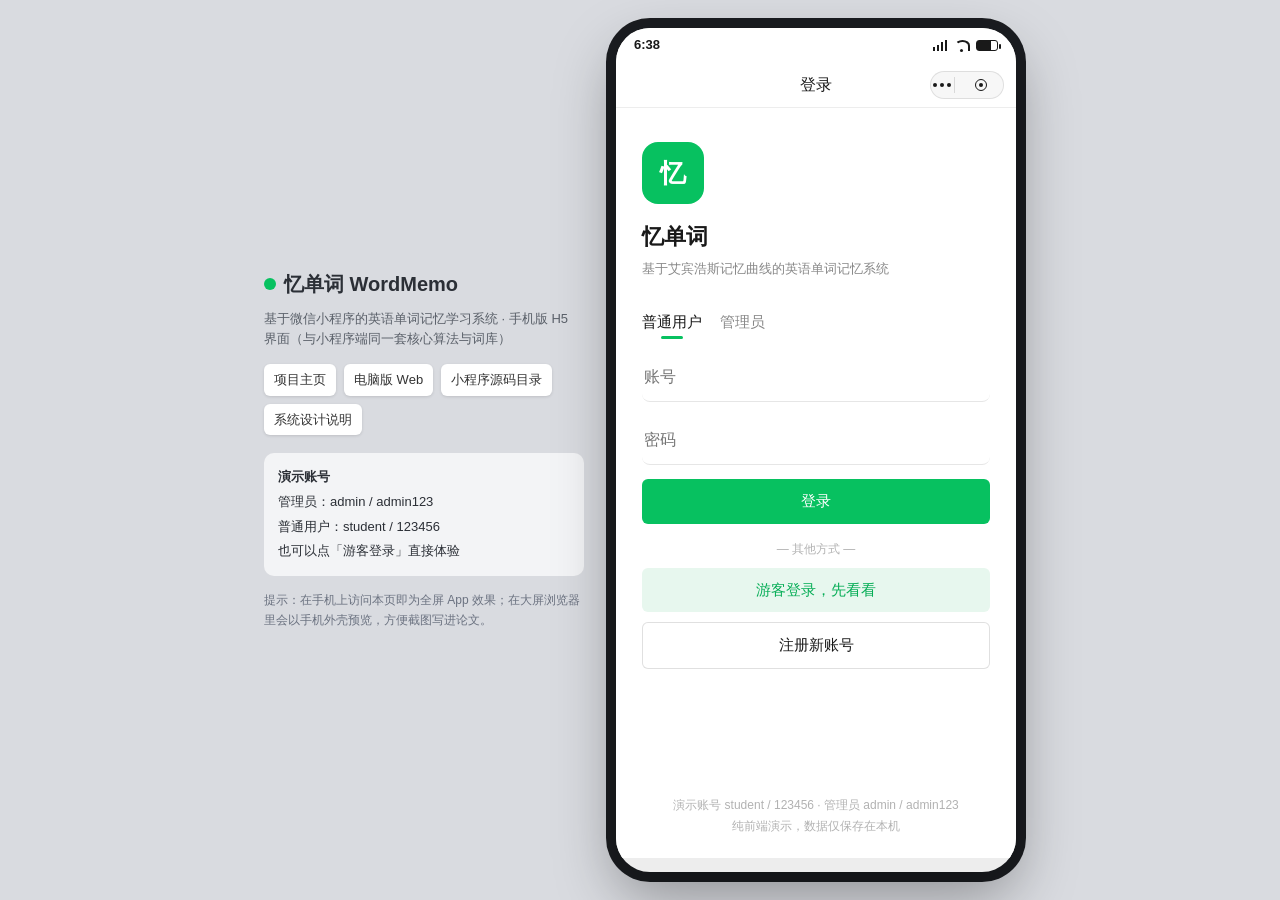
==== m/index.html @ ea8163a4 "feat: 忆单词——微信小程序英语单词记忆系统三端实现 以艾宾浩斯间隔重复为调度核心的纯静态词记忆系统。内核（Store/SRS/Auth/Repo/Quiz/Stats/CMS/Catalog）以" ====
<!DOCTYPE html>
<html lang="zh-CN">
<head>
<meta charset="utf-8" />
<meta name="viewport" content="width=device-width,initial-scale=1,maximum-scale=1,viewport-fit=cover" />
<meta name="theme-color" content="#07c160" />
<title>忆单词 · 手机版（微信小程序风格）</title>
<link rel="stylesheet" href="styles.css" />
</head>
<body>
<div class="stage">
  <aside class="stage-side">
    <div class="side-brand"><span class="dot"></span>忆单词 WordMemo</div>
    <p class="side-desc">基于微信小程序的英语单词记忆学习系统 · 手机版 H5 界面（与小程序端同一套核心算法与词库）</p>
    <nav class="side-links">
      <a href="../index.html">项目主页</a>
      <a href="../web/index.html">电脑版 Web</a>
      <a href="../miniprogram/" rel="nofollow">小程序源码目录</a>
      <a href="../docs/系统设计说明.md">系统设计说明</a>
    </nav>
    <div class="side-accounts">
      <b>演示账号</b>
      <div>管理员：admin / admin123</div>
      <div>普通用户：student / 123456</div>
      <div>也可以点「游客登录」直接体验</div>
    </div>
    <div class="side-note">提示：在手机上访问本页即为全屏 App 效果；在大屏浏览器里会以手机外壳预览，方便截图写进论文。</div>
  </aside>

  <div class="phone">
    <div class="statusbar">
      <span id="sb-time">9:41</span>
      <span class="sb-right">
        <i class="sig"></i><i class="wifi"></i><i class="bat"></i>
      </span>
    </div>

    <header class="navbar" id="navbar">
      <button class="nav-back" id="nav-back" hidden>&lt;</button>
      <h1 id="nav-title">忆单词</h1>
      <span class="capsule"><i class="cap-dot"></i><i class="cap-line"></i><i class="cap-sep"></i><i class="cap-circle"></i></span>
    </header>

    <main class="viewport" id="page"></main>

    <nav class="tabbar" id="tabbar" hidden></nav>

    <div class="layer" id="modal" hidden></div>
    <div class="sheet" id="sheet" hidden></div>
    <div class="toast" id="toast" hidden></div>
  </div>
</div>

<script src="../assets/wordbank.js"></script>
<script src="../assets/core.js"></script>
<script src="app.js"></script>
</body>
</html>
---- m/styles.css ----
/* 忆单词 · 手机版（微信小程序视觉规范） */
:root {
  --green: #07c160;
  --green-d: #06ad56;
  --bg: #ededed;
  --card: #ffffff;
  --line: rgba(0, 0, 0, .07);
  --tx: #191919;
  --tx2: #888888;
  --tx3: #b2b2b2;
  --red: #fa5151;
  --blue: #10aeff;
  --yellow: #ffc300;
  --radius: 12px;
}
* { box-sizing: border-box; -webkit-tap-highlight-color: transparent; }
html, body { margin: 0; height: 100%; }
body {
  font: 15px/1.5 -apple-system, "PingFang SC", "Helvetica Neue", "Microsoft YaHei", sans-serif;
  color: var(--tx);
  background: #d9dbe0;
}
button { font: inherit; color: inherit; border: 0; background: none; cursor: pointer; }
input, textarea, select { font: inherit; color: inherit; }
a { color: var(--green-d); text-decoration: none; }
[hidden] { display: none !important; }

/* ------------------------------------------------------------------ stage */
.stage {
  min-height: 100%;
  display: flex;
  align-items: center;
  justify-content: center;
  gap: 32px;
  padding: 28px;
}
.stage-side { width: 320px; color: #2b2f36; }
.side-brand { font-size: 20px; font-weight: 600; display: flex; align-items: center; gap: 8px; }
.side-brand .dot { width: 12px; height: 12px; border-radius: 50%; background: var(--green); }
.side-desc { color: #5a6069; font-size: 13px; margin: 10px 0 16px; }
.side-links { display: flex; flex-wrap: wrap; gap: 8px; }
.side-links a { background: #fff; border-radius: 6px; padding: 6px 10px; font-size: 13px; color: #333; box-shadow: 0 1px 3px rgba(0, 0, 0, .12); }
.side-links a:hover { color: var(--green-d); }
.side-accounts { margin-top: 18px; background: rgba(255, 255, 255, .7); border-radius: 10px; padding: 12px 14px; font-size: 13px; line-height: 1.9; }
.side-note { margin-top: 14px; font-size: 12px; color: #6b7280; line-height: 1.7; }

/* ------------------------------------------------------------------ phone */
.phone {
  position: relative;
  width: 400px;
  height: min(860px, calc(100vh - 56px));
  background: var(--bg);
  border-radius: 34px;
  overflow: hidden;
  box-shadow: 0 24px 60px rgba(0, 0, 0, .35), 0 0 0 10px #1b1d21;
  display: flex;
  flex-direction: column;
}
.statusbar {
  height: 34px; flex: none;
  display: flex; align-items: center; justify-content: space-between;
  padding: 0 18px; font-size: 13px; font-weight: 600; color: #191919;
  background: #fff;
}
.sb-right { display: flex; align-items: center; gap: 6px; }
.sig { width: 16px; height: 11px; background: linear-gradient(90deg, #191919 2px, transparent 2px) 0 7px/2px 4px no-repeat, linear-gradient(90deg, #191919 2px, transparent 2px) 4px 5px/2px 6px no-repeat, linear-gradient(90deg, #191919 2px, transparent 2px) 8px 2px/2px 9px no-repeat, linear-gradient(90deg, #191919 2px, transparent 2px) 12px 0/2px 11px no-repeat; }
.wifi { width: 15px; height: 11px; border-radius: 50% 50% 0 0; border: 2px solid #191919; border-bottom: 0; border-left-color: transparent; position: relative; }
.wifi::after { content: ''; position: absolute; left: 3px; bottom: -1px; width: 3px; height: 3px; border-radius: 50%; background: #191919; }
.bat { width: 22px; height: 11px; border: 1.5px solid #191919; border-radius: 3px; background: linear-gradient(90deg, #191919 72%, transparent 72%); position: relative; }
.bat::after { content: ''; position: absolute; right: -4px; top: 3px; width: 2px; height: 5px; border-radius: 1px; background: #191919; }

.navbar {
  flex: none; height: 46px; background: #fff;
  display: flex; align-items: center; justify-content: center; position: relative;
  border-bottom: 1px solid var(--line);
}
.navbar h1 { margin: 0; font-size: 16px; font-weight: 500; max-width: 210px; overflow: hidden; white-space: nowrap; text-overflow: ellipsis; }
.nav-back { position: absolute; left: 12px; font-size: 18px; color: #191919; padding: 6px 10px; }
.capsule { position: absolute; right: 12px; width: 74px; height: 28px; border: 1px solid rgba(0, 0, 0, .1); border-radius: 14px; display: flex; align-items: center; justify-content: center; gap: 10px; background: rgba(0, 0, 0, .03); }
.cap-dot { width: 4px; height: 4px; border-radius: 50%; background: #191919; box-shadow: -7px 0 0 #191919, 7px 0 0 #191919; margin-left: -7px; }
.cap-line { width: 1px; height: 16px; background: rgba(0, 0, 0, .12); }
.cap-circle { width: 12px; height: 12px; border: 1.6px solid #191919; border-radius: 50%; position: relative; }
.cap-circle::after { content: ''; position: absolute; inset: 3px; border-radius: 50%; background: #191919; }

.viewport { flex: 1; overflow-y: auto; overscroll-behavior: contain; -webkit-overflow-scrolling: touch; padding-bottom: 14px; }
.tabbar {
  flex: none; height: 54px; background: #f7f7f7; border-top: 1px solid var(--line);
  display: grid; grid-template-columns: repeat(5, 1fr);
}
.tabbar button { display: flex; flex-direction: column; align-items: center; justify-content: center; gap: 3px; font-size: 10px; color: #888; position: relative; }
.tabbar button.on { color: var(--green); }
.tabbar svg { width: 22px; height: 22px; }
.tabbar .badge { position: absolute; top: 4px; right: 26%; min-width: 16px; height: 16px; padding: 0 4px; border-radius: 8px; background: var(--red); color: #fff; font-size: 10px; line-height: 16px; text-align: center; }

/* ------------------------------------------------------------ mobile full */
@media (max-width: 620px) {
  .stage { padding: 0; gap: 0; }
  .stage-side { display: none; }
  .phone { width: 100%; height: 100vh; height: 100dvh; border-radius: 0; box-shadow: none; }
}

/* ----------------------------------------------------------------- blocks */
.page { animation: fadein .18s ease; }
@keyframes fadein { from { opacity: 0; transform: translateY(6px); } to { opacity: 1; } }

.cell-group { background: #fff; margin: 10px 0; }
.cell { display: flex; align-items: center; gap: 10px; padding: 13px 16px; min-height: 48px; position: relative; }
.cell + .cell::before { content: ''; position: absolute; top: 0; left: 16px; right: 0; height: 1px; background: var(--line); }
.cell .ico { width: 26px; height: 26px; border-radius: 7px; flex: none; display: flex; align-items: center; justify-content: center; color: #fff; font-size: 13px; font-weight: 600; }
.cell .bd { flex: 1; min-width: 0; }
.cell .bd b { display: block; font-weight: 400; }
.cell .bd small { display: block; color: var(--tx2); font-size: 12px; margin-top: 2px; }
.cell .ft { color: var(--tx2); font-size: 13px; display: flex; align-items: center; gap: 4px; flex: none; }
.cell .ft::after { content: ''; width: 7px; height: 7px; border-right: 1.6px solid #c8c8c8; border-top: 1.6px solid #c8c8c8; transform: rotate(45deg); }
.cell.tap:active { background: #f2f2f2; }
.cell.noarrow .ft::after { display: none; }
.group-title { padding: 14px 16px 6px; font-size: 13px; color: var(--tx2); }

.card { background: #fff; border-radius: var(--radius); margin: 10px 12px; padding: 14px 16px; }
.card h3 { margin: 0 0 8px; font-size: 15px; font-weight: 500; }
.banner { margin: 10px 12px; border-radius: var(--radius); padding: 14px 16px; background: linear-gradient(135deg, #07c160, #10aeff); color: #fff; }
.banner small { opacity: .85; font-size: 12px; }
.banner b { display: block; font-size: 18px; margin-bottom: 2px; }

.btn { display: inline-flex; align-items: center; justify-content: center; gap: 6px; background: var(--green); color: #fff; border-radius: 6px; padding: 11px 16px; font-size: 15px; }
.btn:active { background: var(--green-d); }
.btn.block { display: flex; width: 100%; }
.btn.ghost { background: #fff; color: var(--tx); border: 1px solid rgba(0, 0, 0, .12); }
.btn.soft { background: #e7f7ee; color: var(--green-d); }
.btn.warn { background: #fdecec; color: var(--red); }
.btn.sm { padding: 7px 12px; font-size: 13px; }
.btn:disabled { opacity: .45; }
.btn-row { display: flex; gap: 8px; margin: 12px; }
.btn-row .btn { flex: 1; }

.field { padding: 10px 16px; background: #fff; }
.field + .field { border-top: 1px solid var(--line); }
.field label { display: block; font-size: 12px; color: var(--tx2); margin-bottom: 5px; }
.field input, .field textarea, .field select { width: 100%; border: 0; background: #f7f7f7; border-radius: 6px; padding: 9px 10px; font-size: 15px; }
.field textarea { min-height: 66px; resize: vertical; }

.chips { display: flex; flex-wrap: wrap; gap: 8px; padding: 12px 16px; }
.chip { background: #fff; border: 1px solid rgba(0, 0, 0, .08); border-radius: 14px; padding: 5px 12px; font-size: 13px; color: #555; }
.chip.on { background: #e7f7ee; border-color: var(--green); color: var(--green-d); font-weight: 500; }

.seg { display: flex; background: #fff; margin: 10px 12px; border-radius: 8px; padding: 3px; }
.seg button { flex: 1; padding: 8px 0; font-size: 14px; color: var(--tx2); border-radius: 6px; }
.seg button.on { background: var(--bg); color: var(--tx); font-weight: 500; }

.empty { padding: 46px 20px; text-align: center; color: var(--tx3); font-size: 14px; }
.empty .box { width: 62px; height: 46px; margin: 0 auto 12px; border: 2px dashed #d5d5d5; border-radius: 8px; position: relative; }
.empty .box::after { content: ''; position: absolute; inset: 12px 16px; border-bottom: 2px dashed #d5d5d5; }

.notice { margin: 10px 12px; background: #fff8e6; color: #7a5b12; border-radius: 8px; padding: 10px 12px; font-size: 13px; line-height: 1.6; }

/* ----------------------------------------------------------------- login */
.login { height: 100%; display: flex; flex-direction: column; padding: 34px 26px 20px; background: #fff; }
.login .logo { width: 62px; height: 62px; border-radius: 16px; background: var(--green); color: #fff; font-size: 26px; font-weight: 700; display: flex; align-items: center; justify-content: center; margin-bottom: 16px; }
.login h2 { margin: 0; font-size: 22px; }
.login .sub { color: var(--tx2); font-size: 13px; margin: 6px 0 26px; }
.login .tabs { display: flex; gap: 18px; margin-bottom: 14px; }
.login .tabs button { font-size: 15px; color: var(--tx2); padding: 6px 0; position: relative; }
.login .tabs button.on { color: var(--tx); font-weight: 500; }
.login .tabs button.on::after { content: ''; position: absolute; left: 50%; bottom: 0; transform: translateX(-50%); width: 22px; height: 3px; border-radius: 2px; background: var(--green); }
.login .in { border: 0; border-bottom: 1px solid #e6e6e6; padding: 12px 2px; font-size: 16px; width: 100%; background: transparent; }
.login .in:focus { outline: none; border-color: var(--green); }
.login .gap { height: 14px; }
.login .foot { margin-top: auto; text-align: center; font-size: 12px; color: var(--tx3); line-height: 1.8; }
.login .or { text-align: center; color: var(--tx3); font-size: 12px; margin: 16px 0 10px; }
.login .mini { display: flex; align-items: center; justify-content: center; gap: 6px; }
.login .mini .wx { width: 18px; height: 18px; border-radius: 50%; background: var(--green); color: #fff; font-size: 11px; display: flex; align-items: center; justify-content: center; }

/* ----------------------------------------------------------------- study */
.progress-top { padding: 12px 16px 4px; }
.progress-top .line { display: flex; justify-content: space-between; font-size: 12px; color: var(--tx2); margin-bottom: 6px; }
.bar { height: 4px; background: #e3e3e3; border-radius: 2px; overflow: hidden; }
.bar i { display: block; height: 100%; background: var(--green); border-radius: 2px; transition: width .25s; }

.flipwrap { perspective: 900px; margin: 12px; }
.flip { position: relative; transform-style: preserve-3d; transition: transform .38s; }
.flip.on { transform: rotateY(180deg); }
.face { background: #fff; border-radius: 16px; min-height: 258px; padding: 22px 20px; backface-visibility: hidden; -webkit-backface-visibility: hidden; box-shadow: 0 2px 10px rgba(0, 0, 0, .05); }
.face.back { position: absolute; inset: 0; transform: rotateY(180deg); overflow-y: auto; }
.word-big { font-size: 34px; font-weight: 600; letter-spacing: .5px; margin: 0; }
.pho { color: var(--tx2); font-size: 15px; margin-top: 6px; display: flex; align-items: center; gap: 8px; }
.spk { width: 26px; height: 26px; border-radius: 50%; background: #e7f7ee; color: var(--green-d); font-size: 12px; display: inline-flex; align-items: center; justify-content: center; }
.tag { display: inline-block; font-size: 11px; padding: 2px 7px; border-radius: 4px; background: #eef3f8; color: #4a6b8a; margin-right: 6px; }
.meaning { font-size: 17px; margin: 14px 0 10px; line-height: 1.6; }
.example { color: #444; font-size: 14px; background: #f7f8fa; border-radius: 8px; padding: 10px 12px; line-height: 1.7; }
.example em { font-style: normal; color: var(--green-d); font-weight: 600; }
.center-hint { text-align: center; color: var(--tx3); font-size: 13px; margin-top: 18px; }
.srs-meta { display: flex; justify-content: space-between; color: var(--tx2); font-size: 12px; margin-top: 12px; border-top: 1px solid var(--line); padding-top: 10px; }

.grades { display: grid; grid-template-columns: repeat(4, 1fr); gap: 8px; margin: 12px; }
.grades button { background: #fff; border-radius: 10px; padding: 10px 4px; font-size: 13px; border: 1px solid rgba(0, 0, 0, .07); }
.grades button b { display: block; font-size: 14px; font-weight: 500; margin-bottom: 3px; }
.grades button small { color: var(--tx3); font-size: 11px; }
.grades button[data-g="0"] b { color: var(--red); }
.grades button[data-g="1"] b { color: #e6960a; }
.grades button[data-g="2"] b { color: var(--blue); }
.grades button[data-g="3"] b { color: var(--green); }

/* ------------------------------------------------------------------- quiz */
.q-stem { font-size: 18px; line-height: 1.6; margin: 4px 0 14px; }
.opt { display: flex; align-items: flex-start; gap: 10px; background: #fff; border-radius: 10px; margin: 10px 12px; padding: 13px 14px; border: 1.5px solid transparent; text-align: left; width: calc(100% - 24px); }
.opt i { width: 22px; height: 22px; flex: none; border-radius: 50%; border: 1.5px solid #d0d0d0; color: var(--tx2); font-size: 12px; font-style: normal; display: flex; align-items: center; justify-content: center; }
.opt span { font-size: 15px; line-height: 1.5; }
.opt.right { border-color: var(--green); background: #f0fbf5; }
.opt.right i { background: var(--green); border-color: var(--green); color: #fff; }
.opt.wrong { border-color: var(--red); background: #fdf2f2; }
.opt.wrong i { background: var(--red); border-color: var(--red); color: #fff; }
.opt.dim { opacity: .55; }
.blank { font-size: 22px; letter-spacing: 4px; text-align: center; color: var(--tx2); margin: 10px 0 16px; }
.explain { margin: 0 12px 12px; background: #fff; border-radius: 10px; padding: 12px 14px; font-size: 14px; line-height: 1.7; }
.explain b { color: var(--green-d); }

.result { text-align: center; padding: 30px 20px; }
.ring { width: 128px; height: 128px; margin: 0 auto 14px; position: relative; }
.ring .pct { position: absolute; inset: 0; display: flex; flex-direction: column; align-items: center; justify-content: center; }
.ring .pct b { font-size: 28px; }
.ring .pct small { color: var(--tx2); font-size: 12px; }

/* ------------------------------------------------------------------ stats */
.kpis { display: grid; grid-template-columns: repeat(3, 1fr); gap: 1px; background: var(--line); border-radius: var(--radius); overflow: hidden; margin: 10px 12px; }
.kpi { background: #fff; padding: 14px 6px; text-align: center; }
.kpi b { display: block; font-size: 20px; }
.kpi small { color: var(--tx2); font-size: 12px; }
.chart { background: #fff; margin: 10px 12px; border-radius: var(--radius); padding: 14px; }
.chart h4 { margin: 0 0 10px; font-size: 14px; font-weight: 500; }
.heat { display: grid; grid-template-columns: repeat(10, 1fr); gap: 5px; }
.heat i { aspect-ratio: 1; border-radius: 4px; background: #eef0f2; }
.heat i.l1 { background: #b8ecce; }
.heat i.l2 { background: #6fdca0; }
.heat i.l3 { background: #26c96f; }
.heat i.l4 { background: #07943f; }
.dist { display: flex; height: 12px; border-radius: 6px; overflow: hidden; background: #eee; margin: 8px 0 6px; }
.dist i { display: block; }
.legend { display: flex; flex-wrap: wrap; gap: 10px; font-size: 12px; color: var(--tx2); }
.legend span { display: inline-flex; align-items: center; gap: 4px; }
.legend em { width: 8px; height: 8px; border-radius: 2px; }

/* ------------------------------------------------------------------- list */
.wline { display: flex; align-items: center; gap: 10px; padding: 12px 16px; background: #fff; position: relative; }
.wline + .wline::before { content: ''; position: absolute; top: 0; left: 16px; right: 16px; height: 1px; background: var(--line); }
.wline .w { font-size: 16px; font-weight: 500; min-width: 88px; }
.wline .m { flex: 1; color: var(--tx2); font-size: 13px; overflow: hidden; white-space: nowrap; text-overflow: ellipsis; }
.wline .s { font-size: 11px; color: var(--green-d); background: #e7f7ee; border-radius: 4px; padding: 2px 6px; flex: none; }
.wline .s.due { color: var(--red); background: #fdecec; }
.searchbar { padding: 10px 12px; background: #fff; display: flex; gap: 8px; align-items: center; }
.searchbar input { flex: 1; background: #f2f2f2; border: 0; border-radius: 6px; padding: 8px 12px; font-size: 14px; }
.stars { text-align: center; padding: 8px 0 16px; }
.stars button { font-size: 26px; color: #d8d8d8; padding: 0 4px; }
.stars button.on { color: var(--yellow); }

/* --------------------------------------------------------------- overlays */
.layer { position: absolute; inset: 0; background: rgba(0, 0, 0, .5); display: flex; align-items: center; justify-content: center; z-index: 30; animation: fadein .15s; }
.dialog { width: 78%; background: #fff; border-radius: 14px; overflow: hidden; }
.dialog h4 { margin: 0; padding: 20px 16px 6px; text-align: center; font-size: 16px; font-weight: 500; }
.dialog p { margin: 0; padding: 0 16px 18px; text-align: center; color: var(--tx2); font-size: 14px; line-height: 1.6; }
.dialog .acts { display: flex; border-top: 1px solid var(--line); }
.dialog .acts button { flex: 1; padding: 13px 0; font-size: 15px; color: var(--tx2); }
.dialog .acts button.ok { color: var(--green-d); font-weight: 500; }
.dialog .acts button + button { border-left: 1px solid var(--line); }
.dialog .body { padding: 0 16px 12px; text-align: left; }
.dialog .body input { width: 100%; background: #f5f5f5; border: 0; border-radius: 6px; padding: 9px 10px; margin-top: 10px; }

.sheet { position: absolute; left: 0; right: 0; bottom: 0; background: #fff; border-radius: 14px 14px 0 0; z-index: 31; max-height: 68%; overflow-y: auto; animation: up .2s ease; }
@keyframes up { from { transform: translateY(100%); } to { transform: none; } }
.sheet h4 { margin: 0; padding: 15px 16px; font-size: 14px; color: var(--tx2); text-align: center; border-bottom: 1px solid var(--line); font-weight: 400; }
.sheet button.row { display: block; width: 100%; padding: 14px 16px; text-align: center; font-size: 16px; border-bottom: 1px solid var(--line); }
.sheet button.row.on { color: var(--green-d); font-weight: 500; }
.sheet button.cancel { padding: 15px 16px; color: var(--tx2); width: 100%; background: #f7f7f7; }

.toast { position: absolute; left: 50%; top: 45%; transform: translateX(-50%); background: rgba(0, 0, 0, .78); color: #fff; padding: 16px 20px; border-radius: 10px; font-size: 14px; z-index: 40; max-width: 74%; text-align: center; animation: fadein .15s; }
.toast .ico { display: block; width: 30px; height: 30px; margin: 0 auto 8px; border-radius: 50%; border: 2px solid #fff; position: relative; }
.toast .ico::after { content: ''; position: absolute; left: 8px; top: 14px; width: 6px; height: 11px; border: solid #fff; border-width: 0 2px 2px 0; transform: rotate(45deg) translate(-1px, -4px); }

/* ------------------------------------------------------------ 补：栅格与表格 */
.grid4 { display: grid; grid-template-columns: repeat(4, 1fr); gap: 8px; margin: 10px 12px; }
.g4 { background: #fff; border-radius: 10px; padding: 12px 4px; display: flex; flex-direction: column; align-items: center; gap: 4px; }
.g4:active { background: #f4f5f7; }
.gi { width: 30px; height: 30px; border-radius: 9px; color: #fff; font-size: 15px; display: flex; align-items: center; justify-content: center; }
.gt { font-size: 13px; }
.gd { font-size: 11px; color: var(--tx3); text-align: center; line-height: 1.4; }

.mehead { display: flex; align-items: center; gap: 12px; padding: 20px 16px; background: #fff; margin-bottom: 1px; }
.mehead b { display: block; font-size: 17px; font-weight: 500; }
.mehead small { display: block; color: var(--tx2); font-size: 12px; margin-top: 3px; }
.avatar { width: 48px; height: 48px; border-radius: 50%; color: #fff; font-size: 20px; display: flex; align-items: center; justify-content: center; flex: none; }

.bars { display: flex; align-items: flex-end; gap: 6px; height: 96px; }
.bcol { flex: 1; display: flex; flex-direction: column; align-items: center; justify-content: flex-end; gap: 3px; }
.bcol i { width: 100%; max-width: 18px; background: linear-gradient(180deg, #07c160, #52d496); border-radius: 4px 4px 0 0; }
.bcol .bval { font-size: 10px; color: var(--tx2); }
.bcol em { font-size: 10px; color: var(--tx3); font-style: normal; }

.hbars { display: flex; flex-direction: column; gap: 7px; }
.hrow { display: flex; align-items: center; gap: 8px; font-size: 12px; }
.hrow em { width: 62px; font-style: normal; color: var(--tx2); flex: none; }
.hrow .htrack { flex: 1; height: 8px; background: #f0f1f3; border-radius: 4px; overflow: hidden; }
.hrow .htrack i { display: block; height: 100%; background: var(--green); border-radius: 4px; }
.hrow b { width: 28px; text-align: right; font-weight: 500; }

.tbl { width: 100%; border-collapse: collapse; font-size: 13px; }
.tbl th { text-align: left; color: var(--tx2); font-weight: 400; padding: 6px 4px; border-bottom: 1px solid var(--line); }
.tbl td { padding: 7px 4px; border-bottom: 1px solid var(--line); }
.tbl tr:last-child td { border-bottom: 0; }

.pager { display: flex; align-items: center; justify-content: center; gap: 16px; padding: 14px 0 24px; color: var(--tx2); font-size: 13px; }
.pager button { background: #fff; border-radius: 6px; padding: 7px 14px; font-size: 13px; border: 1px solid rgba(0, 0, 0, .08); }
.pager button:disabled { opacity: .4; }

.cell.on .bd b { color: var(--green-d); }
.cell.tap.on { background: #f2fbf6; }
.dialog .acts button.danger { color: var(--red); }
.in { border: 0; background: #f7f7f7; border-radius: 8px; padding: 11px 12px; font-size: 15px; width: 100%; }
.q-stem code, .notice code { background: #f2f3f5; padding: 1px 5px; border-radius: 4px; font-size: 12px; }
.grid4 + .group-title { padding-top: 6px; }
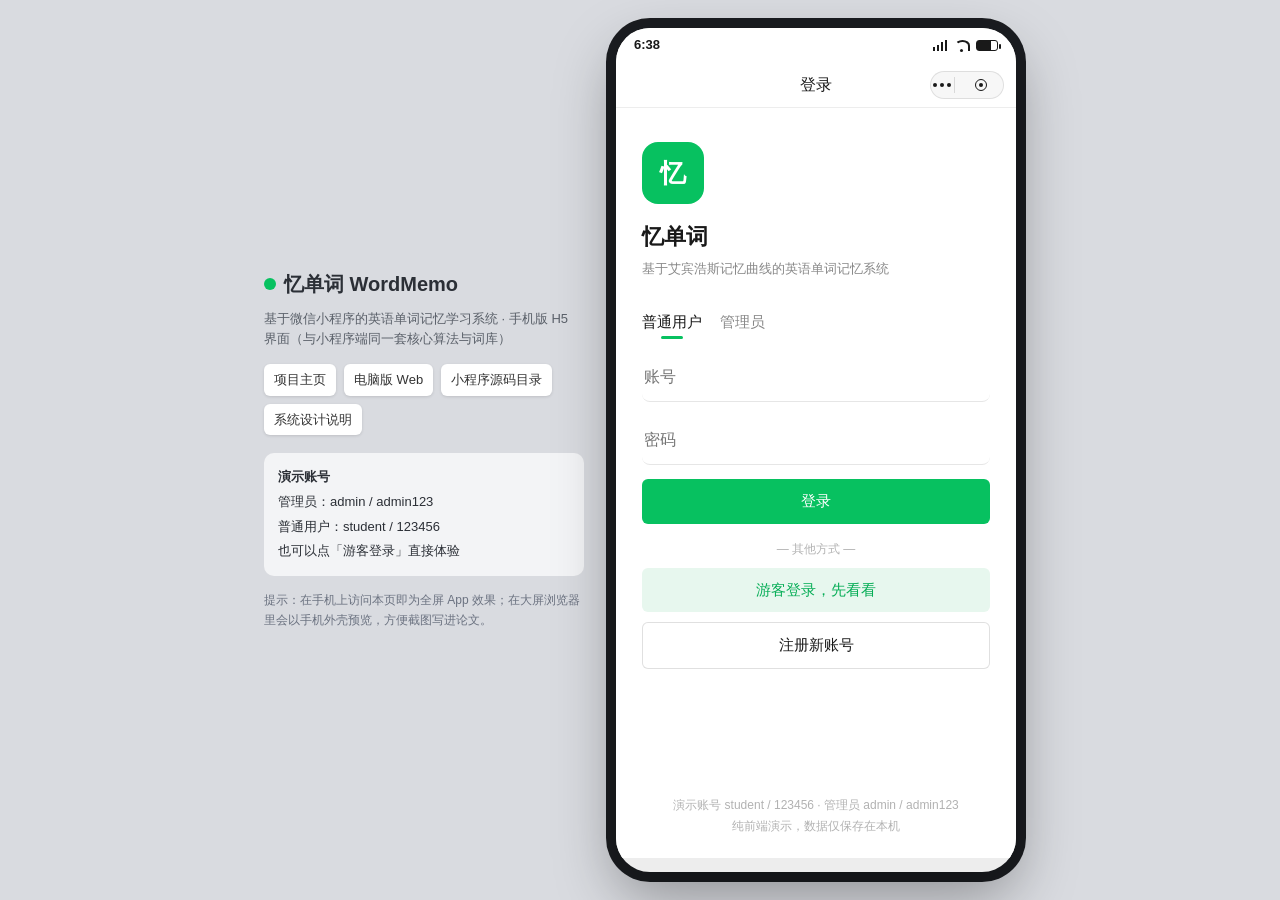
==== commit 586a0786: "fix: 小程序源码目录改为指向仓库链接 Pages 不给目录列表，静态站里指向 miniprogram/ 的链接只会拿到 503；本地双击时那也只是个没有 index.html 的源码目录。改指 G" ====
--- a/m/index.html
+++ b/m/index.html
@@ -15,7 +15,7 @@
     <nav class="side-links">
       <a href="../index.html">项目主页</a>
       <a href="../web/index.html">电脑版 Web</a>
-      <a href="../miniprogram/" rel="nofollow">小程序源码目录</a>
+      <a href="https://github.com/mtjvmysnk9-tech/word-memo-miniprogram/tree/main/miniprogram" rel="nofollow">小程序源码目录</a>
       <a href="../docs/系统设计说明.md">系统设计说明</a>
     </nav>
     <div class="side-accounts">
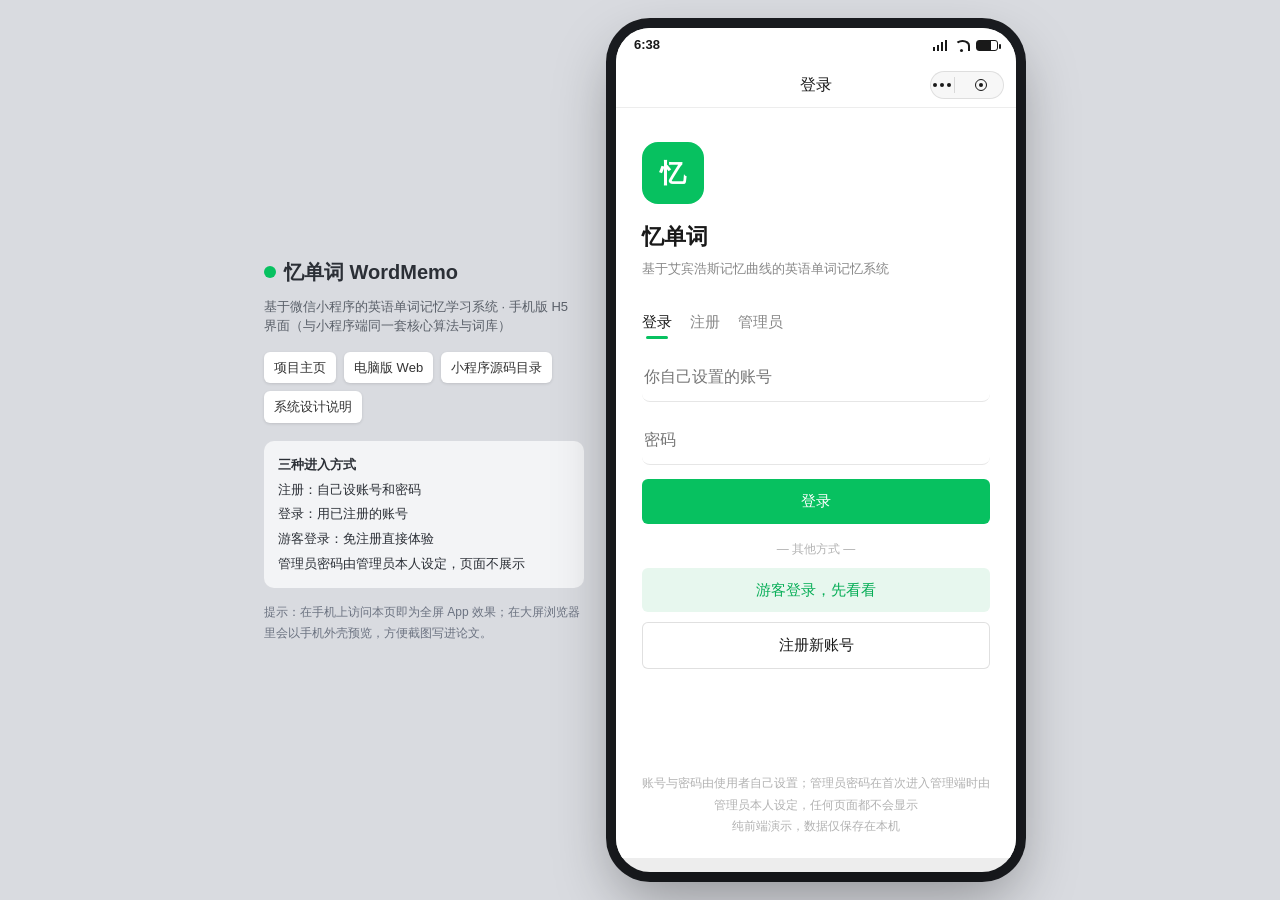
==== commit 631aa44e: "fix: 登录页不再展示或预填任何密码 游客和普通使用者打开登录页就能拿到管理员口令，管理员身份形同虚设。 现在站点不内置默认口令：管理员骨架的 pwd 留空，首次进入管理端时由本人 两遍输入设定，之" ====
--- a/m/index.html
+++ b/m/index.html
@@ -19,10 +19,11 @@
       <a href="../docs/系统设计说明.md">系统设计说明</a>
     </nav>
     <div class="side-accounts">
-      <b>演示账号</b>
-      <div>管理员：admin / admin123</div>
-      <div>普通用户：student / 123456</div>
-      <div>也可以点「游客登录」直接体验</div>
+      <b>三种进入方式</b>
+      <div>注册：自己设账号和密码</div>
+      <div>登录：用已注册的账号</div>
+      <div>游客登录：免注册直接体验</div>
+      <div>管理员密码由管理员本人设定，页面不展示</div>
     </div>
     <div class="side-note">提示：在手机上访问本页即为全屏 App 效果；在大屏浏览器里会以手机外壳预览，方便截图写进论文。</div>
   </aside>
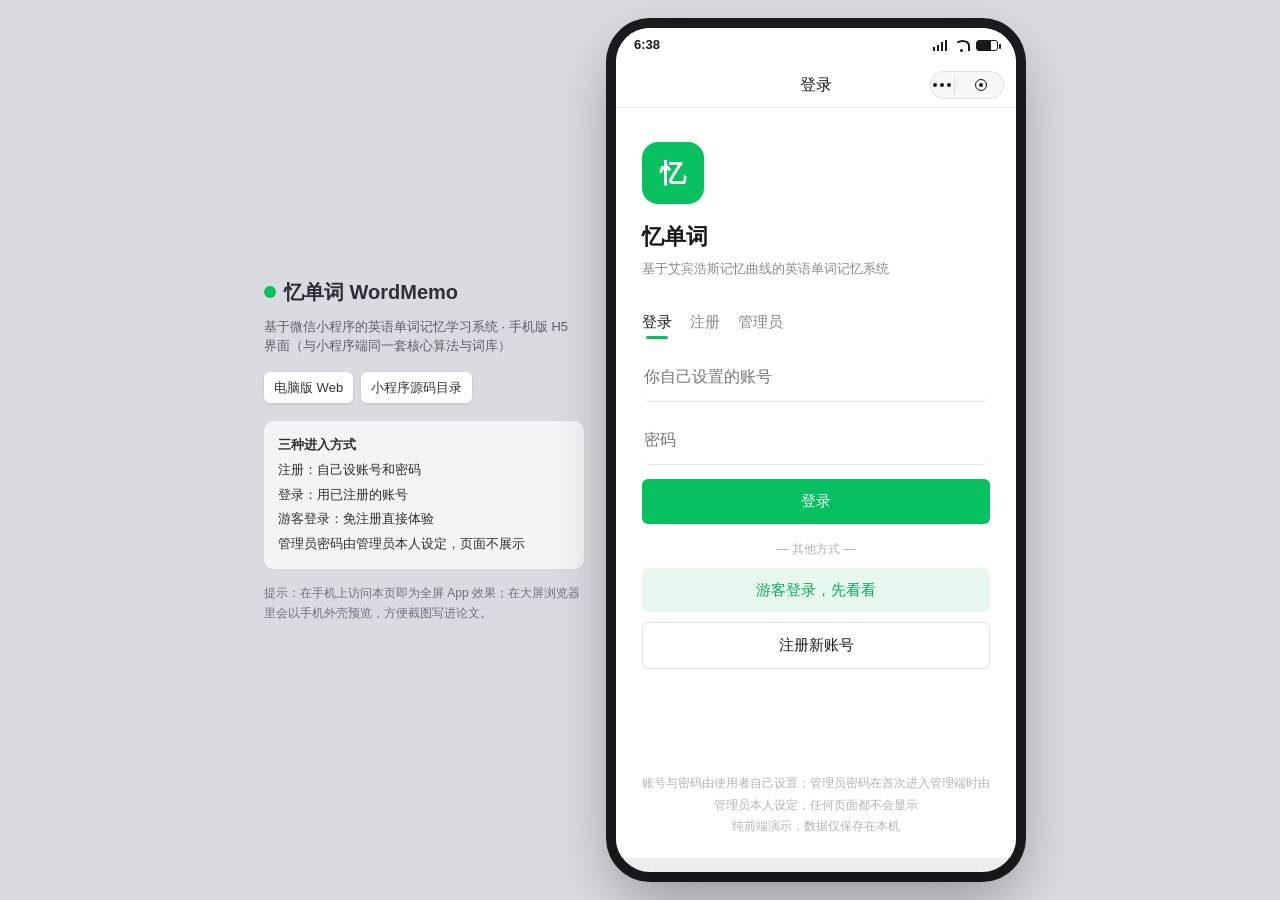
==== commit 36a5aef5: "chore: 站点首页与系统设计说明不再随站点发布 发布出去的站点只保留 /web/ 与 /m/ 两个入口，说明文档从公开仓库移走， 并清掉指向它们的失效链接。" ====
--- a/m/index.html
+++ b/m/index.html
@@ -13,10 +13,8 @@
     <div class="side-brand"><span class="dot"></span>忆单词 WordMemo</div>
     <p class="side-desc">基于微信小程序的英语单词记忆学习系统 · 手机版 H5 界面（与小程序端同一套核心算法与词库）</p>
     <nav class="side-links">
-      <a href="../index.html">项目主页</a>
       <a href="../web/index.html">电脑版 Web</a>
       <a href="https://github.com/mtjvmysnk9-tech/word-memo-miniprogram/tree/main/miniprogram" rel="nofollow">小程序源码目录</a>
-      <a href="../docs/系统设计说明.md">系统设计说明</a>
     </nav>
     <div class="side-accounts">
       <b>三种进入方式</b>
